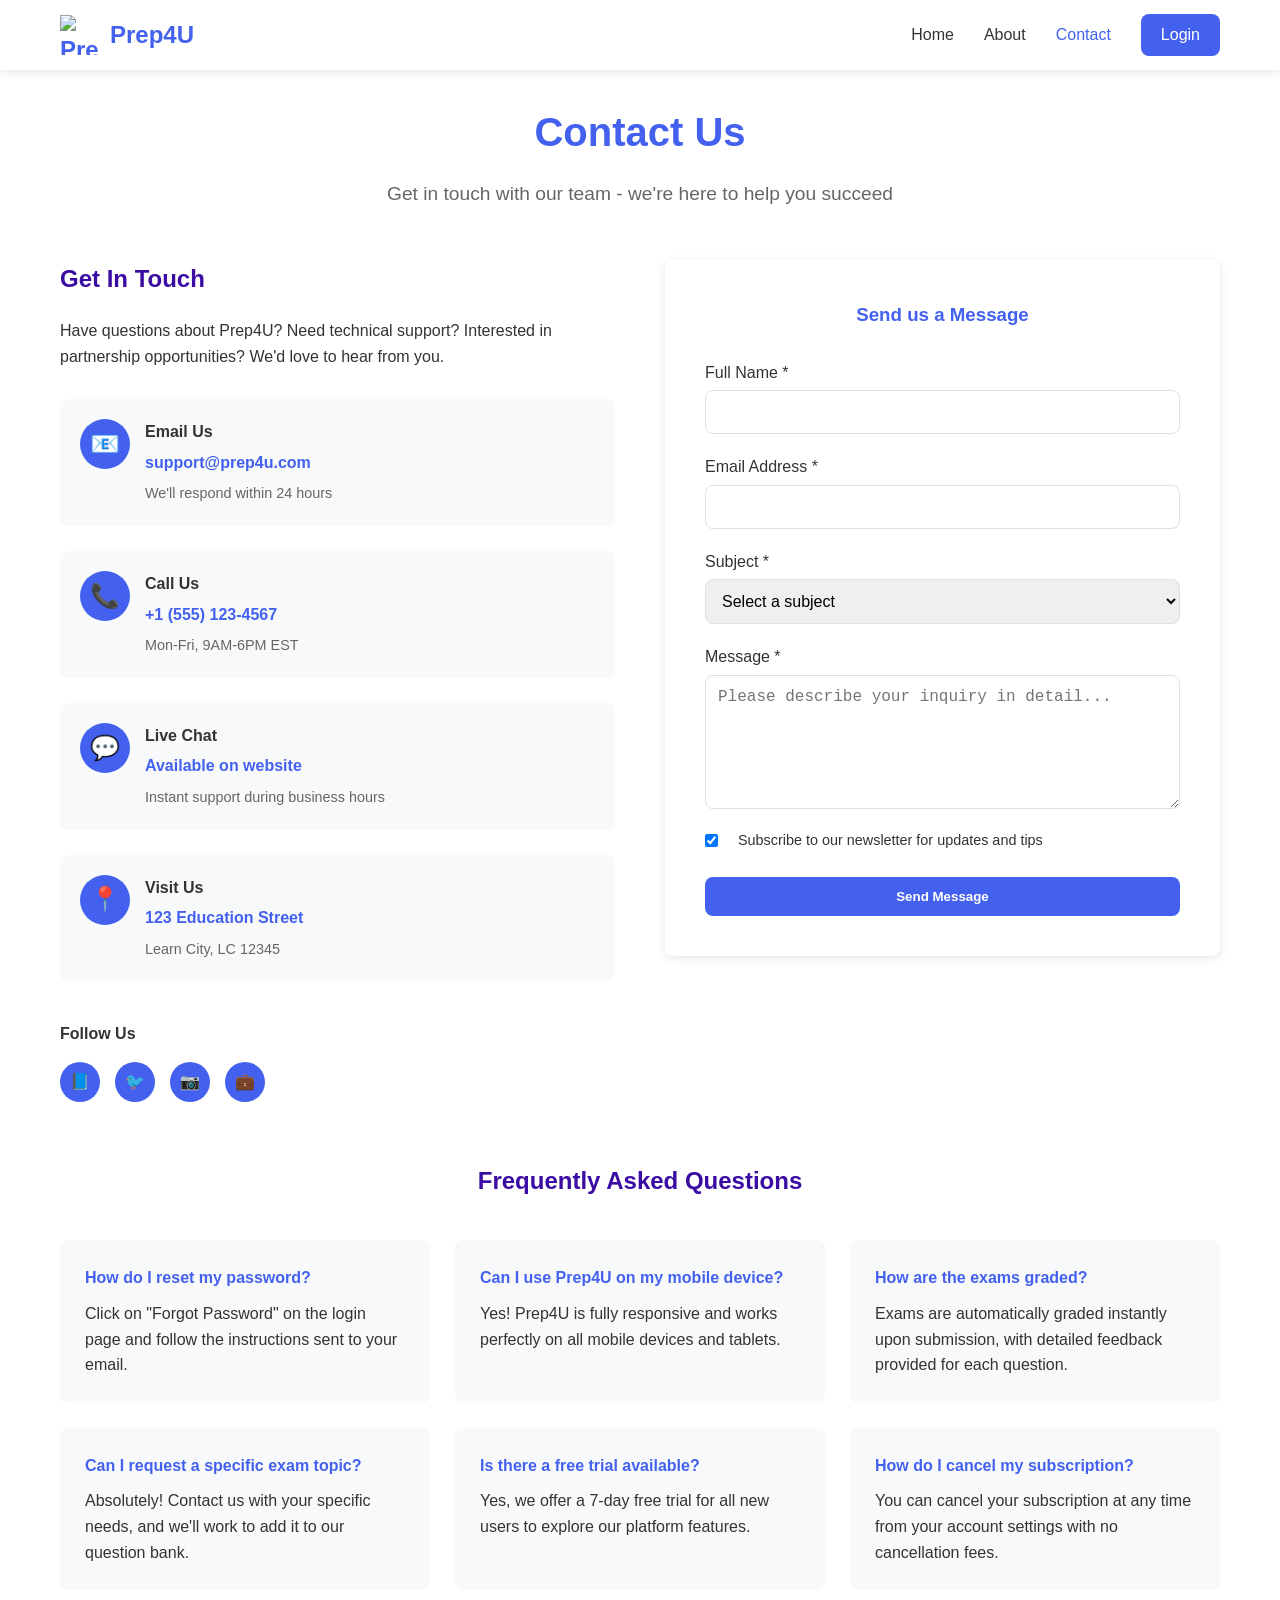
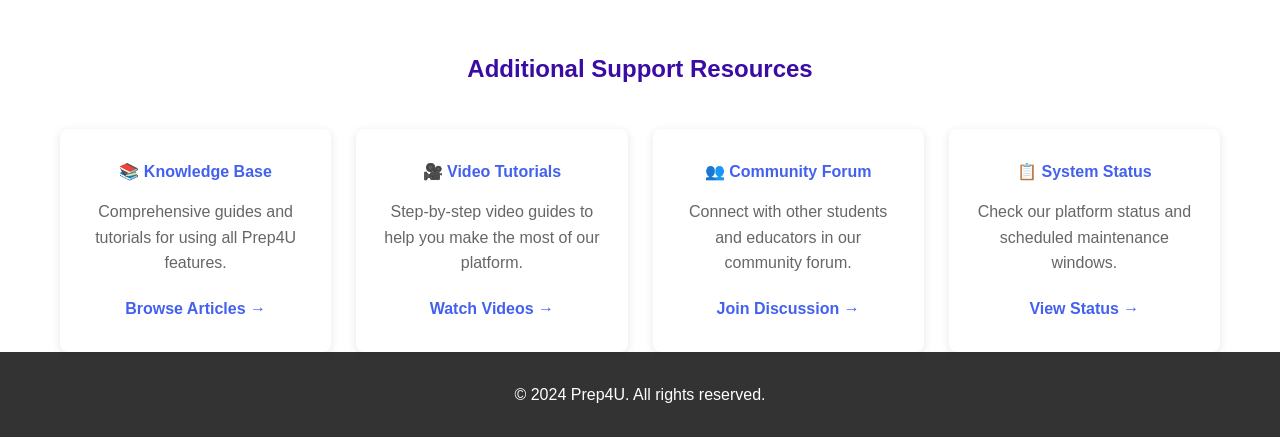
==== Prep4U/contact.html @ 09ac338a "Resolved merge conflicts" ====
<!DOCTYPE html>
<html lang="en">
<head>
    <meta charset="UTF-8">
    <meta name="viewport" content="width=device-width, initial-scale=1.0">
    <title>Contact - Prep4U</title>
    <link rel="stylesheet" href="css/style.css">
</head>
<body>
    <nav class="navbar">
        <div class="nav-container">
            <div class="nav-logo">
                <img src="assets/logo.png" alt="Prep4U Logo" class="logo">
                <span>Prep4U</span>
            </div>
            <div class="nav-menu" id="navMenu">
                <a href="index.html" class="nav-link">Home</a>
                <a href="about.html" class="nav-link">About</a>
                <a href="contact.html" class="nav-link active">Contact</a>
                <a href="login.html" class="nav-link nav-login">Login</a>
            </div>
            <div class="hamburger" id="hamburger">
                <span class="bar"></span>
                <span class="bar"></span>
                <span class="bar"></span>
            </div>
        </div>
    </nav>

    <div class="container">
        <div class="page-header">
            <h1>Contact Us</h1>
            <p>Get in touch with our team - we're here to help you succeed</p>
        </div>

        <div class="contact-content">
            <div class="contact-grid">
                <div class="contact-info">
                    <h2>Get In Touch</h2>
                    <p>Have questions about Prep4U? Need technical support? Interested in partnership opportunities? We'd love to hear from you.</p>
                    
                    <div class="contact-methods">
                        <div class="contact-method">
                            <div class="method-icon">📧</div>
                            <div class="method-info">
                                <h4>Email Us</h4>
                                <p>support@prep4u.com</p>
                                <span>We'll respond within 24 hours</span>
                            </div>
                        </div>
                        
                        <div class="contact-method">
                            <div class="method-icon">📞</div>
                            <div class="method-info">
                                <h4>Call Us</h4>
                                <p>+1 (555) 123-4567</p>
                                <span>Mon-Fri, 9AM-6PM EST</span>
                            </div>
                        </div>
                        
                        <div class="contact-method">
                            <div class="method-icon">💬</div>
                            <div class="method-info">
                                <h4>Live Chat</h4>
                                <p>Available on website</p>
                                <span>Instant support during business hours</span>
                            </div>
                        </div>
                        
                        <div class="contact-method">
                            <div class="method-icon">📍</div>
                            <div class="method-info">
                                <h4>Visit Us</h4>
                                <p>123 Education Street</p>
                                <span>Learn City, LC 12345</span>
                            </div>
                        </div>
                    </div>

                    <div class="social-links">
                        <h4>Follow Us</h4>
                        <div class="social-icons">
                            <a href="#" class="social-link">📘</a>
                            <a href="#" class="social-link">🐦</a>
                            <a href="#" class="social-link">📷</a>
                            <a href="#" class="social-link">💼</a>
                        </div>
                    </div>
                </div>

                <div class="contact-form-container">
                    <div class="contact-form-card">
                        <h3>Send us a Message</h3>
                        <form id="contactForm" class="contact-form">
                            <div class="form-group">
                                <label for="contactName">Full Name *</label>
                                <input type="text" id="contactName" name="name" required>
                            </div>

                            <div class="form-group">
                                <label for="contactEmail">Email Address *</label>
                                <input type="email" id="contactEmail" name="email" required>
                            </div>

                            <div class="form-group">
                                <label for="contactSubject">Subject *</label>
                                <select id="contactSubject" name="subject" required>
                                    <option value="">Select a subject</option>
                                    <option value="technical">Technical Support</option>
                                    <option value="billing">Billing Inquiry</option>
                                    <option value="partnership">Partnership Opportunity</option>
                                    <option value="feedback">Product Feedback</option>
                                    <option value="other">Other</option>
                                </select>
                            </div>

                            <div class="form-group">
                                <label for="contactMessage">Message *</label>
                                <textarea id="contactMessage" name="message" rows="6" placeholder="Please describe your inquiry in detail..." required></textarea>
                            </div>

                            <div class="form-group">
                                <label class="checkbox-label">
                                    <input type="checkbox" name="newsletter" checked>
                                    <span class="checkmark"></span>
                                    Subscribe to our newsletter for updates and tips
                                </label>
                            </div>

                            <button type="submit" class="btn btn-primary btn-full">Send Message</button>
                        </form>
                    </div>
                </div>
            </div>

            <div class="faq-section">
                <h2>Frequently Asked Questions</h2>
                <div class="faq-grid">
                    <div class="faq-item">
                        <h4>How do I reset my password?</h4>
                        <p>Click on "Forgot Password" on the login page and follow the instructions sent to your email.</p>
                    </div>
                    <div class="faq-item">
                        <h4>Can I use Prep4U on my mobile device?</h4>
                        <p>Yes! Prep4U is fully responsive and works perfectly on all mobile devices and tablets.</p>
                    </div>
                    <div class="faq-item">
                        <h4>How are the exams graded?</h4>
                        <p>Exams are automatically graded instantly upon submission, with detailed feedback provided for each question.</p>
                    </div>
                    <div class="faq-item">
                        <h4>Can I request a specific exam topic?</h4>
                        <p>Absolutely! Contact us with your specific needs, and we'll work to add it to our question bank.</p>
                    </div>
                    <div class="faq-item">
                        <h4>Is there a free trial available?</h4>
                        <p>Yes, we offer a 7-day free trial for all new users to explore our platform features.</p>
                    </div>
                    <div class="faq-item">
                        <h4>How do I cancel my subscription?</h4>
                        <p>You can cancel your subscription at any time from your account settings with no cancellation fees.</p>
                    </div>
                </div>
            </div>

            <div class="support-section">
                <h2>Additional Support Resources</h2>
                <div class="support-resources">
                    <div class="resource-card">
                        <h4>📚 Knowledge Base</h4>
                        <p>Comprehensive guides and tutorials for using all Prep4U features.</p>
                        <a href="#" class="resource-link">Browse Articles →</a>
                    </div>
                    <div class="resource-card">
                        <h4>🎥 Video Tutorials</h4>
                        <p>Step-by-step video guides to help you make the most of our platform.</p>
                        <a href="#" class="resource-link">Watch Videos →</a>
                    </div>
                    <div class="resource-card">
                        <h4>👥 Community Forum</h4>
                        <p>Connect with other students and educators in our community forum.</p>
                        <a href="#" class="resource-link">Join Discussion →</a>
                    </div>
                    <div class="resource-card">
                        <h4>📋 System Status</h4>
                        <p>Check our platform status and scheduled maintenance windows.</p>
                        <a href="#" class="resource-link">View Status →</a>
                    </div>
                </div>
            </div>
        </div>
    </div>

    <footer class="footer">
        <div class="container">
            <p>&copy; 2024 Prep4U. All rights reserved.</p>
        </div>
    </footer>

    <script src="js/app.js"></script>
    <script src="js/firebase.js"></script>
    <script src="firebase/firebase-config.js"></script>
</body>
</html>
---- Prep4U/css/style.css ----
/* CSS Variables for Theme */
:root {
    --primary-color: #4361ee;
    --secondary-color: #3a0ca3;
    --accent-color: #4cc9f0;
    --success-color: #4bb543;
    --warning-color: #ff9500;
    --error-color: #ff3b30;
    --text-color: #333;
    --text-light: #666;
    --bg-color: #fff;
    --bg-light: #f8f9fa;
    --border-color: #e0e0e0;
    --shadow: 0 2px 10px rgba(0,0,0,0.1);
    --border-radius: 8px;
}

/* Reset and Base Styles */
* {
    margin: 0;
    padding: 0;
    box-sizing: border-box;
}

body {
    font-family: 'Segoe UI', Tahoma, Geneva, Verdana, sans-serif;
    line-height: 1.6;
    color: var(--text-color);
    background-color: var(--bg-color);
}

.container {
    max-width: 1200px;
    margin: 0 auto;
    padding: 0 20px;
}

/* Navigation Styles */
.navbar {
    background: var(--bg-color);
    box-shadow: var(--shadow);
    position: fixed;
    top: 0;
    width: 100%;
    z-index: 1000;
}

.nav-container {
    max-width: 1200px;
    margin: 0 auto;
    padding: 0 20px;
    display: flex;
    justify-content: space-between;
    align-items: center;
    height: 70px;
}

.nav-logo {
    display: flex;
    align-items: center;
    gap: 10px;
    font-weight: bold;
    font-size: 1.5rem;
    color: var(--primary-color);
}

.logo {
    width: 40px;
    height: 40px;
}

.nav-menu {
    display: flex;
    gap: 30px;
    align-items: center;
}

.nav-link {
    text-decoration: none;
    color: var(--text-color);
    font-weight: 500;
    transition: color 0.3s;
}

.nav-link:hover,
.nav-link.active {
    color: var(--primary-color);
}

.nav-login {
    background: var(--primary-color);
    color: white !important;
    padding: 8px 20px;
    border-radius: var(--border-radius);
}

/* Hamburger Menu */
.hamburger {
    display: none;
    flex-direction: column;
    cursor: pointer;
}

.bar {
    width: 25px;
    height: 3px;
    background: var(--text-color);
    margin: 3px 0;
    transition: 0.3s;
}

/* Hero Section */
.hero {
    background: linear-gradient(135deg, var(--primary-color), var(--secondary-color));
    color: white;
    padding: 150px 0 100px;
    text-align: center;
}

.hero-content h1 {
    font-size: 3rem;
    margin-bottom: 20px;
}

.hero-content p {
    font-size: 1.2rem;
    margin-bottom: 30px;
    opacity: 0.9;
}

.hero-buttons {
    display: flex;
    gap: 15px;
    justify-content: center;
    flex-wrap: wrap;
}

/* Button Styles */
.btn {
    display: inline-block;
    padding: 12px 30px;
    border: none;
    border-radius: var(--border-radius);
    text-decoration: none;
    font-weight: 600;
    cursor: pointer;
    transition: all 0.3s;
    text-align: center;
}

.btn-primary {
    background: var(--primary-color);
    color: white;
}

.btn-primary:hover {
    background: var(--secondary-color);
    transform: translateY(-2px);
}

.btn-secondary {
    background: transparent;
    color: white;
    border: 2px solid white;
}

.btn-secondary:hover {
    background: white;
    color: var(--primary-color);
}

.btn-success {
    background: var(--success-color);
    color: white;
}

.btn-full {
    width: 100%;
}

/* Features Section */
.features {
    padding: 100px 0;
    background: var(--bg-light);
}

.features h2 {
    text-align: center;
    margin-bottom: 50px;
    font-size: 2.5rem;
}

.features-grid {
    display: grid;
    grid-template-columns: repeat(auto-fit, minmax(300px, 1fr));
    gap: 30px;
}

.feature-card {
    background: var(--bg-color);
    padding: 40px 30px;
    border-radius: var(--border-radius);
    text-align: center;
    box-shadow: var(--shadow);
    transition: transform 0.3s;
}

.feature-card:hover {
    transform: translateY(-5px);
}

.feature-icon {
    font-size: 3rem;
    margin-bottom: 20px;
}

/* Auth Styles */
.auth-container {
    min-height: 100vh;
    display: flex;
    align-items: center;
    justify-content: center;
    background: var(--bg-light);
    padding: 100px 20px;
}

.auth-card {
    background: var(--bg-color);
    padding: 40px;
    border-radius: var(--border-radius);
    box-shadow: var(--shadow);
    width: 100%;
    max-width: 400px;
}

.auth-card h2 {
    text-align: center;
    margin-bottom: 30px;
    color: var(--primary-color);
}

.auth-form {
    display: flex;
    flex-direction: column;
    gap: 20px;
}

.form-group {
    display: flex;
    flex-direction: column;
}

.form-group label {
    margin-bottom: 5px;
    font-weight: 500;
}

.form-group input,
.form-group select,
.form-group textarea {
    padding: 12px;
    border: 1px solid var(--border-color);
    border-radius: var(--border-radius);
    font-size: 1rem;
}

.form-group input:focus,
.form-group select:focus,
.form-group textarea:focus {
    outline: none;
    border-color: var(--primary-color);
}

.auth-switch {
    text-align: center;
    margin-top: 20px;
}

.auth-switch a {
    color: var(--primary-color);
    text-decoration: none;
}

/* Dashboard Styles */
.dashboard-header {
    padding: 100px 0 30px;
}

.dashboard-header h1 {
    margin-bottom: 10px;
}

.stats-grid {
    display: grid;
    grid-template-columns: repeat(auto-fit, minmax(200px, 1fr));
    gap: 20px;
    margin-bottom: 40px;
}

.stat-card {
    background: var(--bg-color);
    padding: 30px;
    border-radius: var(--border-radius);
    box-shadow: var(--shadow);
    text-align: center;
}

.stat-number {
    font-size: 2.5rem;
    font-weight: bold;
    color: var(--primary-color);
}

.dashboard-section {
    margin-bottom: 40px;
}

.dashboard-section h2 {
    margin-bottom: 20px;
}

/* Exam Styles */
.exam-timer {
    background: var(--warning-color);
    color: white;
    padding: 8px 15px;
    border-radius: var(--border-radius);
    font-weight: bold;
}

.exam-header {
    padding: 100px 0 30px;
}

.exam-info {
    display: flex;
    gap: 20px;
    margin-top: 10px;
}

.exam-container {
    display: grid;
    grid-template-columns: 250px 1fr;
    gap: 30px;
}

.question-navigation {
    background: var(--bg-light);
    padding: 20px;
    border-radius: var(--border-radius);
    height: fit-content;
}

.question-card {
    background: var(--bg-color);
    padding: 30px;
    border-radius: var(--border-radius);
    box-shadow: var(--shadow);
    margin-bottom: 20px;
}

.exam-actions {
    display: flex;
    gap: 15px;
    justify-content: space-between;
}

/* Results Styles */
.results-summary {
    display: grid;
    grid-template-columns: 300px 1fr;
    gap: 40px;
    margin-bottom: 40px;
}

.score-card {
    background: var(--bg-color);
    padding: 30px;
    border-radius: var(--border-radius);
    box-shadow: var(--shadow);
    text-align: center;
}

.score-circle {
    width: 150px;
    height: 150px;
    border-radius: 50%;
    background: conic-gradient(var(--primary-color) 0% 75%, var(--bg-light) 75% 100%);
    display: flex;
    align-items: center;
    justify-content: center;
    margin: 20px auto;
    color: white;
    font-size: 1.5rem;
    font-weight: bold;
}

.progress-bar {
    background: var(--bg-light);
    border-radius: 10px;
    height: 10px;
    margin: 10px 0;
    overflow: hidden;
}

.progress-fill {
    background: var(--primary-color);
    height: 100%;
    transition: width 0.3s;
}

/* Utility Classes */
.hidden {
    display: none !important;
}

.loading {
    text-align: center;
    padding: 40px;
    color: var(--text-light);
}

/* Footer */
.footer {
    background: var(--text-color);
    color: white;
    text-align: center;
    padding: 30px 0;
}

/* Responsive Design */
@media (max-width: 768px) {
    .hamburger {
        display: flex;
    }

    .nav-menu {
        position: fixed;
        top: 70px;
        left: -100%;
        width: 100%;
        background: var(--bg-color);
        flex-direction: column;
        gap: 0;
        transition: 0.3s;
        box-shadow: var(--shadow);
    }

    .nav-menu.active {
        left: 0;
    }

    .nav-link {
        padding: 15px 20px;
        width: 100%;
        border-bottom: 1px solid var(--border-color);
    }

    .hero-content h1 {
        font-size: 2rem;
    }

    .exam-container {
        grid-template-columns: 1fr;
    }

    .results-summary {
        grid-template-columns: 1fr;
    }

    .hero-buttons {
        flex-direction: column;
        align-items: center;
    }

    .exam-actions {
        flex-direction: column;
    }
}

@media (max-width: 480px) {
    .container {
        padding: 0 15px;
    }

    .auth-card {
        padding: 30px 20px;
    }

    .feature-card {
        padding: 30px 20px;
    }

    .stats-grid {
        grid-template-columns: 1fr;
    }
}

/* About Page Styles */
.page-header {
    padding: 100px 0 50px;
    text-align: center;
}

.page-header h1 {
    font-size: 2.5rem;
    margin-bottom: 15px;
    color: var(--primary-color);
}

.page-header p {
    font-size: 1.2rem;
    color: var(--text-light);
}

.about-content {
    max-width: 1000px;
    margin: 0 auto;
}

.about-section {
    margin-bottom: 60px;
}

.about-section h2 {
    margin-bottom: 20px;
    color: var(--secondary-color);
}

.features-list {
    display: grid;
    gap: 20px;
}

.feature-item {
    background: var(--bg-light);
    padding: 20px;
    border-radius: var(--border-radius);
    border-left: 4px solid var(--primary-color);
}

.feature-item h4 {
    margin-bottom: 10px;
    color: var(--text-color);
}

.institution-list {
    list-style: none;
    padding-left: 0;
}

.institution-list li {
    padding: 10px 0;
    padding-left: 30px;
    position: relative;
}

.institution-list li:before {
    content: "✓";
    color: var(--success-color);
    position: absolute;
    left: 0;
    font-weight: bold;
}

.stats-section .stats-grid {
    grid-template-columns: repeat(auto-fit, minmax(150px, 1fr));
}

.cta-section {
    text-align: center;
    background: linear-gradient(135deg, var(--primary-color), var(--secondary-color));
    color: white;
    padding: 60px 40px;
    border-radius: var(--border-radius);
    margin: 80px 0 40px;
}

.cta-section h2 {
    color: white;
    margin-bottom: 15px;
}

.cta-section p {
    margin-bottom: 30px;
    opacity: 0.9;
}

.cta-buttons {
    display: flex;
    gap: 15px;
    justify-content: center;
    flex-wrap: wrap;
}

/* Contact Page Styles */
.contact-grid {
    display: grid;
    grid-template-columns: 1fr 1fr;
    gap: 50px;
    margin-bottom: 60px;
}

.contact-info h2 {
    margin-bottom: 20px;
    color: var(--secondary-color);
}

.contact-methods {
    margin: 30px 0;
}

.contact-method {
    display: flex;
    align-items: flex-start;
    gap: 15px;
    margin-bottom: 25px;
    padding: 20px;
    background: var(--bg-light);
    border-radius: var(--border-radius);
}

.method-icon {
    font-size: 1.5rem;
    background: var(--primary-color);
    color: white;
    width: 50px;
    height: 50px;
    border-radius: 50%;
    display: flex;
    align-items: center;
    justify-content: center;
}

.method-info h4 {
    margin-bottom: 5px;
    color: var(--text-color);
}

.method-info p {
    font-weight: 600;
    color: var(--primary-color);
    margin-bottom: 5px;
}

.method-info span {
    font-size: 0.9rem;
    color: var(--text-light);
}

.social-links {
    margin-top: 40px;
}

.social-links h4 {
    margin-bottom: 15px;
}

.social-icons {
    display: flex;
    gap: 15px;
}

.social-link {
    display: inline-block;
    width: 40px;
    height: 40px;
    background: var(--primary-color);
    color: white;
    border-radius: 50%;
    text-decoration: none;
    display: flex;
    align-items: center;
    justify-content: center;
    transition: all 0.3s;
}

.social-link:hover {
    background: var(--secondary-color);
    transform: translateY(-2px);
}

.contact-form-card {
    background: var(--bg-color);
    padding: 40px;
    border-radius: var(--border-radius);
    box-shadow: var(--shadow);
}

.contact-form-card h3 {
    margin-bottom: 30px;
    color: var(--primary-color);
    text-align: center;
}

.contact-form {
    display: flex;
    flex-direction: column;
    gap: 20px;
}

.checkbox-label {
    display: flex;
    align-items: center;
    gap: 10px;
    cursor: pointer;
    font-size: 0.9rem;
}

.checkbox-label input[type="checkbox"] {
    width: auto;
}

/* FAQ Section */
.faq-section {
    margin-bottom: 60px;
}

.faq-section h2 {
    text-align: center;
    margin-bottom: 40px;
    color: var(--secondary-color);
}

.faq-grid {
    display: grid;
    grid-template-columns: repeat(auto-fit, minmax(350px, 1fr));
    gap: 25px;
}

.faq-item {
    background: var(--bg-light);
    padding: 25px;
    border-radius: var(--border-radius);
}

.faq-item h4 {
    margin-bottom: 10px;
    color: var(--primary-color);
}

/* Support Resources */
.support-section h2 {
    text-align: center;
    margin-bottom: 40px;
    color: var(--secondary-color);
}

.support-resources {
    display: grid;
    grid-template-columns: repeat(auto-fit, minmax(250px, 1fr));
    gap: 25px;
}

.resource-card {
    background: var(--bg-color);
    padding: 30px 25px;
    border-radius: var(--border-radius);
    box-shadow: var(--shadow);
    text-align: center;
    transition: transform 0.3s;
}

.resource-card:hover {
    transform: translateY(-5px);
}

.resource-card h4 {
    margin-bottom: 15px;
    color: var(--primary-color);
}

.resource-card p {
    margin-bottom: 20px;
    color: var(--text-light);
}

.resource-link {
    color: var(--primary-color);
    text-decoration: none;
    font-weight: 600;
    transition: color 0.3s;
}

.resource-link:hover {
    color: var(--secondary-color);
}

/* Responsive Design for About & Contact */
@media (max-width: 768px) {
    .contact-grid {
        grid-template-columns: 1fr;
        gap: 30px;
    }
    
    .faq-grid {
        grid-template-columns: 1fr;
    }
    
    .support-resources {
        grid-template-columns: 1fr;
    }
    
    .contact-method {
        flex-direction: column;
        text-align: center;
    }
    
    .method-icon {
        align-self: center;
    }
    
    .cta-buttons {
        flex-direction: column;
        align-items: center;
    }
    
    .cta-section {
        padding: 40px 20px;
    }
}

@media (max-width: 480px) {
    .contact-form-card {
        padding: 30px 20px;
    }
    
    .contact-method {
        padding: 15px;
    }
    
    .resource-card {
        padding: 25px 20px;
    }
}
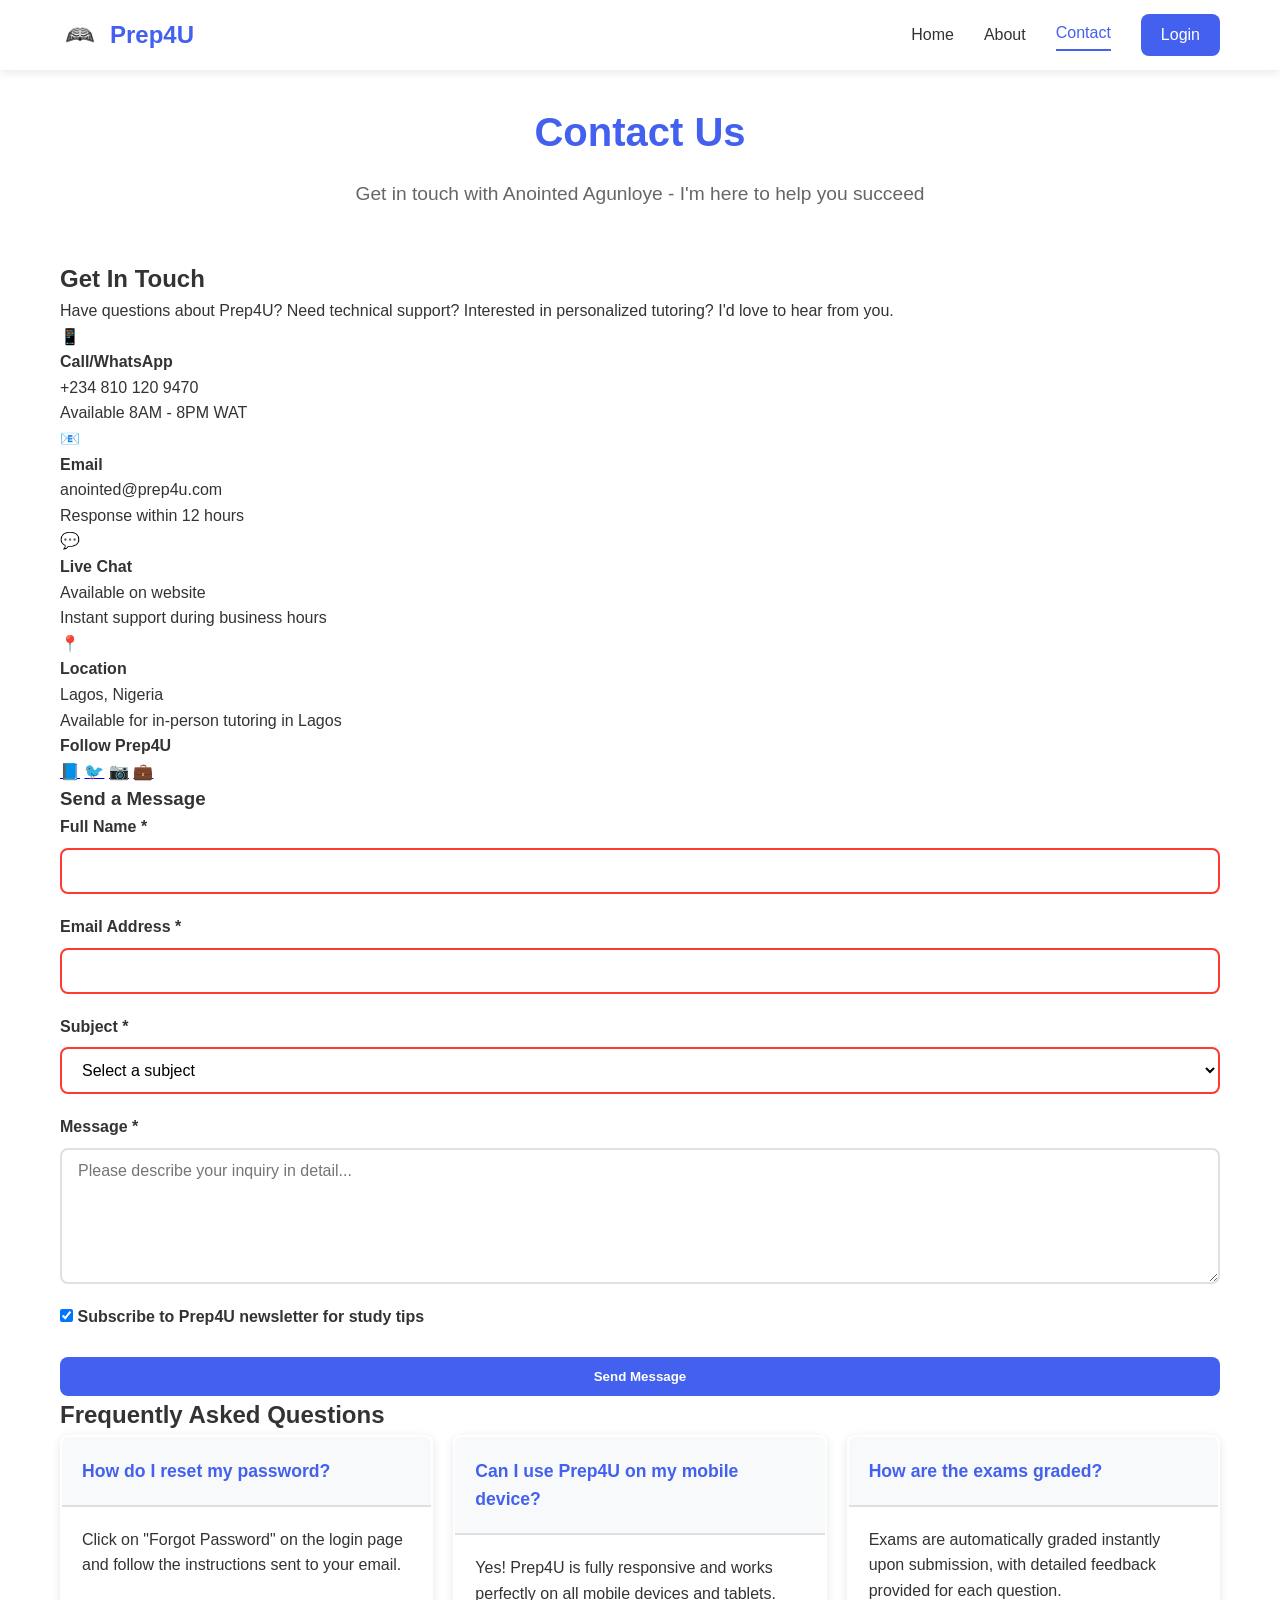
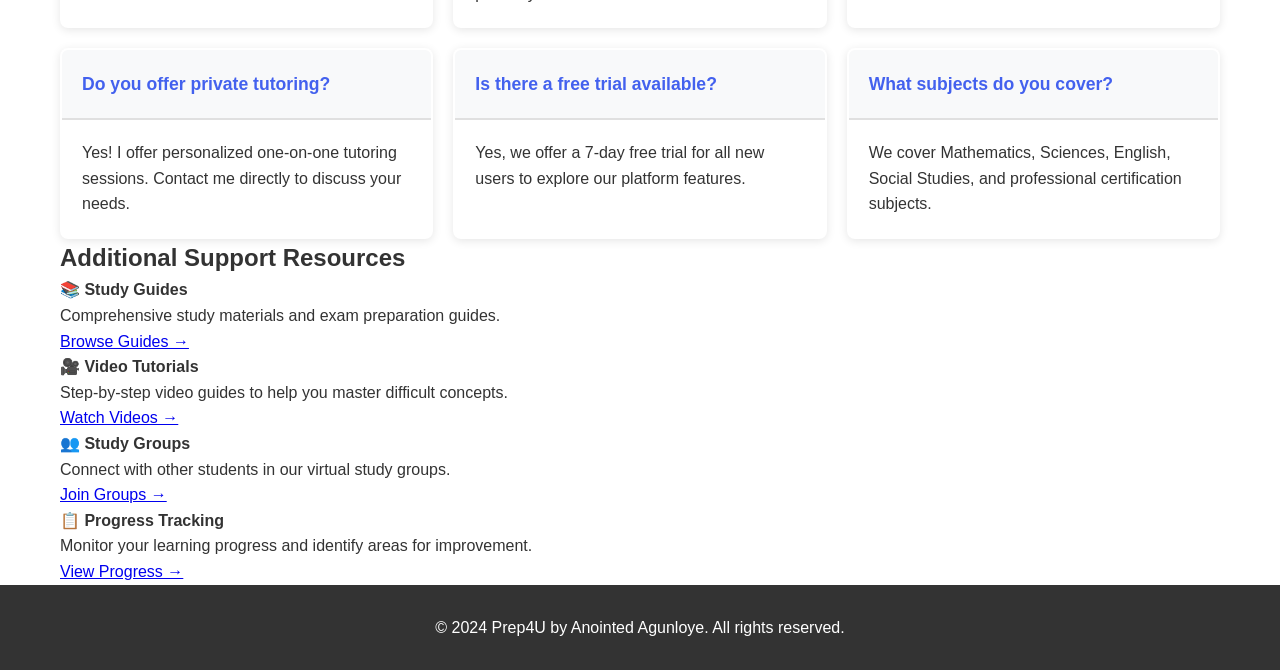
==== commit bbd78ea6: "update" ====
--- a/Prep4U/contact.html
+++ b/Prep4U/contact.html
@@ -30,31 +30,31 @@
     <div class="container">
         <div class="page-header">
             <h1>Contact Us</h1>
-            <p>Get in touch with our team - we're here to help you succeed</p>
+            <p>Get in touch with Anointed Agunloye - I'm here to help you succeed</p>
         </div>
 
         <div class="contact-content">
             <div class="contact-grid">
                 <div class="contact-info">
                     <h2>Get In Touch</h2>
-                    <p>Have questions about Prep4U? Need technical support? Interested in partnership opportunities? We'd love to hear from you.</p>
+                    <p>Have questions about Prep4U? Need technical support? Interested in personalized tutoring? I'd love to hear from you.</p>
                     
                     <div class="contact-methods">
                         <div class="contact-method">
+                            <div class="method-icon">📱</div>
+                            <div class="method-info">
+                                <h4>Call/WhatsApp</h4>
+                                <p>+234 810 120 9470</p>
+                                <span>Available 8AM - 8PM WAT</span>
+                            </div>
+                        </div>
+                        
+                        <div class="contact-method">
                             <div class="method-icon">📧</div>
                             <div class="method-info">
-                                <h4>Email Us</h4>
-                                <p>support@prep4u.com</p>
-                                <span>We'll respond within 24 hours</span>
-                            </div>
-                        </div>
-                        
-                        <div class="contact-method">
-                            <div class="method-icon">📞</div>
-                            <div class="method-info">
-                                <h4>Call Us</h4>
-                                <p>+1 (555) 123-4567</p>
-                                <span>Mon-Fri, 9AM-6PM EST</span>
+                                <h4>Email</h4>
+                                <p>anointed@prep4u.com</p>
+                                <span>Response within 12 hours</span>
                             </div>
                         </div>
                         
@@ -70,15 +70,15 @@
                         <div class="contact-method">
                             <div class="method-icon">📍</div>
                             <div class="method-info">
-                                <h4>Visit Us</h4>
-                                <p>123 Education Street</p>
-                                <span>Learn City, LC 12345</span>
+                                <h4>Location</h4>
+                                <p>Lagos, Nigeria</p>
+                                <span>Available for in-person tutoring in Lagos</span>
                             </div>
                         </div>
                     </div>
 
                     <div class="social-links">
-                        <h4>Follow Us</h4>
+                        <h4>Follow Prep4U</h4>
                         <div class="social-icons">
                             <a href="#" class="social-link">📘</a>
                             <a href="#" class="social-link">🐦</a>
@@ -90,7 +90,7 @@
 
                 <div class="contact-form-container">
                     <div class="contact-form-card">
-                        <h3>Send us a Message</h3>
+                        <h3>Send a Message</h3>
                         <form id="contactForm" class="contact-form">
                             <div class="form-group">
                                 <label for="contactName">Full Name *</label>
@@ -107,9 +107,9 @@
                                 <select id="contactSubject" name="subject" required>
                                     <option value="">Select a subject</option>
                                     <option value="technical">Technical Support</option>
-                                    <option value="billing">Billing Inquiry</option>
-                                    <option value="partnership">Partnership Opportunity</option>
-                                    <option value="feedback">Product Feedback</option>
+                                    <option value="tutoring">Private Tutoring</option>
+                                    <option value="feedback">Platform Feedback</option>
+                                    <option value="partnership">Partnership</option>
                                     <option value="other">Other</option>
                                 </select>
                             </div>
@@ -123,7 +123,7 @@
                                 <label class="checkbox-label">
                                     <input type="checkbox" name="newsletter" checked>
                                     <span class="checkmark"></span>
-                                    Subscribe to our newsletter for updates and tips
+                                    Subscribe to Prep4U newsletter for study tips
                                 </label>
                             </div>
 
@@ -149,16 +149,16 @@
                         <p>Exams are automatically graded instantly upon submission, with detailed feedback provided for each question.</p>
                     </div>
                     <div class="faq-item">
-                        <h4>Can I request a specific exam topic?</h4>
-                        <p>Absolutely! Contact us with your specific needs, and we'll work to add it to our question bank.</p>
+                        <h4>Do you offer private tutoring?</h4>
+                        <p>Yes! I offer personalized one-on-one tutoring sessions. Contact me directly to discuss your needs.</p>
                     </div>
                     <div class="faq-item">
                         <h4>Is there a free trial available?</h4>
                         <p>Yes, we offer a 7-day free trial for all new users to explore our platform features.</p>
                     </div>
                     <div class="faq-item">
-                        <h4>How do I cancel my subscription?</h4>
-                        <p>You can cancel your subscription at any time from your account settings with no cancellation fees.</p>
+                        <h4>What subjects do you cover?</h4>
+                        <p>We cover Mathematics, Sciences, English, Social Studies, and professional certification subjects.</p>
                     </div>
                 </div>
             </div>
@@ -167,24 +167,24 @@
                 <h2>Additional Support Resources</h2>
                 <div class="support-resources">
                     <div class="resource-card">
-                        <h4>📚 Knowledge Base</h4>
-                        <p>Comprehensive guides and tutorials for using all Prep4U features.</p>
-                        <a href="#" class="resource-link">Browse Articles →</a>
+                        <h4>📚 Study Guides</h4>
+                        <p>Comprehensive study materials and exam preparation guides.</p>
+                        <a href="#" class="resource-link">Browse Guides →</a>
                     </div>
                     <div class="resource-card">
                         <h4>🎥 Video Tutorials</h4>
-                        <p>Step-by-step video guides to help you make the most of our platform.</p>
+                        <p>Step-by-step video guides to help you master difficult concepts.</p>
                         <a href="#" class="resource-link">Watch Videos →</a>
                     </div>
                     <div class="resource-card">
-                        <h4>👥 Community Forum</h4>
-                        <p>Connect with other students and educators in our community forum.</p>
-                        <a href="#" class="resource-link">Join Discussion →</a>
-                    </div>
-                    <div class="resource-card">
-                        <h4>📋 System Status</h4>
-                        <p>Check our platform status and scheduled maintenance windows.</p>
-                        <a href="#" class="resource-link">View Status →</a>
+                        <h4>👥 Study Groups</h4>
+                        <p>Connect with other students in our virtual study groups.</p>
+                        <a href="#" class="resource-link">Join Groups →</a>
+                    </div>
+                    <div class="resource-card">
+                        <h4>📋 Progress Tracking</h4>
+                        <p>Monitor your learning progress and identify areas for improvement.</p>
+                        <a href="#" class="resource-link">View Progress →</a>
                     </div>
                 </div>
             </div>
@@ -193,7 +193,7 @@
 
     <footer class="footer">
         <div class="container">
-            <p>&copy; 2024 Prep4U. All rights reserved.</p>
+            <p>&copy; 2024 Prep4U by Anointed Agunloye. All rights reserved.</p>
         </div>
     </footer>
 
--- a/Prep4U/css/style.css
+++ b/Prep4U/css/style.css
@@ -12,6 +12,7 @@
     --bg-light: #f8f9fa;
     --border-color: #e0e0e0;
     --shadow: 0 2px 10px rgba(0,0,0,0.1);
+    --shadow-lg: 0 10px 30px rgba(0,0,0,0.15);
     --border-radius: 8px;
 }
 
@@ -27,6 +28,7 @@
     line-height: 1.6;
     color: var(--text-color);
     background-color: var(--bg-color);
+    min-height: 100vh;
 }
 
 .container {
@@ -35,7 +37,114 @@
     padding: 0 20px;
 }
 
-/* Navigation Styles */
+/* Enhanced Animations */
+@keyframes fadeInUp {
+    from {
+        opacity: 0;
+        transform: translateY(30px);
+    }
+    to {
+        opacity: 1;
+        transform: translateY(0);
+    }
+}
+
+@keyframes fadeInDown {
+    from {
+        opacity: 0;
+        transform: translateY(-30px);
+    }
+    to {
+        opacity: 1;
+        transform: translateY(0);
+    }
+}
+
+@keyframes slideInLeft {
+    from {
+        opacity: 0;
+        transform: translateX(-50px);
+    }
+    to {
+        opacity: 1;
+        transform: translateX(0);
+    }
+}
+
+@keyframes slideInRight {
+    from {
+        opacity: 0;
+        transform: translateX(50px);
+    }
+    to {
+        opacity: 1;
+        transform: translateX(0);
+    }
+}
+
+@keyframes slideOutLeft {
+    from {
+        opacity: 1;
+        transform: translateX(0);
+    }
+    to {
+        opacity: 0;
+        transform: translateX(-50px);
+    }
+}
+
+@keyframes slideOutRight {
+    from {
+        opacity: 1;
+        transform: translateX(0);
+    }
+    to {
+        opacity: 0;
+        transform: translateX(50px);
+    }
+}
+
+@keyframes bounce {
+    0%, 20%, 50%, 80%, 100% {
+        transform: translateY(0);
+    }
+    40% {
+        transform: translateY(-10px);
+    }
+    60% {
+        transform: translateY(-5px);
+    }
+}
+
+@keyframes pulse {
+    0% {
+        transform: scale(1);
+    }
+    50% {
+        transform: scale(1.05);
+    }
+    100% {
+        transform: scale(1);
+    }
+}
+
+@keyframes shake {
+    0%, 100% { transform: translateX(0); }
+    25% { transform: translateX(-5px); }
+    75% { transform: translateX(5px); }
+}
+
+@keyframes spin {
+    0% { transform: rotate(0deg); }
+    100% { transform: rotate(360deg); }
+}
+
+@keyframes fadeOut {
+    from { opacity: 1; }
+    to { opacity: 0; }
+}
+
+/* Enhanced Navigation */
 .navbar {
     background: var(--bg-color);
     box-shadow: var(--shadow);
@@ -43,6 +152,7 @@
     top: 0;
     width: 100%;
     z-index: 1000;
+    animation: fadeInDown 0.5s ease;
 }
 
 .nav-container {
@@ -62,29 +172,50 @@
     font-weight: bold;
     font-size: 1.5rem;
     color: var(--primary-color);
+    animation: slideInLeft 0.6s ease;
 }
 
 .logo {
     width: 40px;
     height: 40px;
+    animation: bounce 1s ease;
 }
 
 .nav-menu {
     display: flex;
     gap: 30px;
     align-items: center;
+    animation: slideInRight 0.6s ease;
 }
 
 .nav-link {
     text-decoration: none;
     color: var(--text-color);
     font-weight: 500;
-    transition: color 0.3s;
+    transition: all 0.3s ease;
+    position: relative;
 }
 
 .nav-link:hover,
 .nav-link.active {
     color: var(--primary-color);
+    transform: translateY(-2px);
+}
+
+.nav-link::after {
+    content: '';
+    position: absolute;
+    bottom: -5px;
+    left: 0;
+    width: 0;
+    height: 2px;
+    background: var(--primary-color);
+    transition: width 0.3s ease;
+}
+
+.nav-link:hover::after,
+.nav-link.active::after {
+    width: 100%;
 }
 
 .nav-login {
@@ -92,13 +223,23 @@
     color: white !important;
     padding: 8px 20px;
     border-radius: var(--border-radius);
-}
-
-/* Hamburger Menu */
+    animation: pulse 2s infinite;
+}
+
+.nav-login:hover {
+    background: var(--secondary-color);
+    transform: translateY(-2px);
+    animation: none;
+}
+
+/* Enhanced Hamburger Menu */
 .hamburger {
     display: none;
     flex-direction: column;
     cursor: pointer;
+    padding: 5px;
+    z-index: 1001;
+    transition: all 0.3s ease;
 }
 
 .bar {
@@ -106,7 +247,57 @@
     height: 3px;
     background: var(--text-color);
     margin: 3px 0;
-    transition: 0.3s;
+    transition: all 0.3s ease;
+    transform-origin: center;
+}
+
+.hamburger.active .bar:nth-child(1) {
+    transform: rotate(45deg) translate(6px, 6px);
+}
+
+.hamburger.active .bar:nth-child(2) {
+    opacity: 0;
+}
+
+.hamburger.active .bar:nth-child(3) {
+    transform: rotate(-45deg) translate(6px, -6px);
+}
+
+@media (max-width: 768px) {
+    .hamburger {
+        display: flex;
+    }
+
+    .nav-menu {
+        position: fixed;
+        top: 70px;
+        left: -100%;
+        width: 100%;
+        height: calc(100vh - 70px);
+        background: var(--bg-color);
+        flex-direction: column;
+        gap: 0;
+        transition: all 0.4s ease;
+        box-shadow: var(--shadow);
+        padding: 20px 0;
+    }
+
+    .nav-menu.active {
+        left: 0;
+    }
+
+    .nav-link {
+        padding: 15px 20px;
+        width: 100%;
+        border-bottom: 1px solid var(--border-color);
+        text-align: center;
+        transition: all 0.3s ease;
+    }
+
+    .nav-link:hover {
+        background: var(--bg-light);
+        transform: translateX(10px);
+    }
 }
 
 /* Hero Section */
@@ -115,17 +306,20 @@
     color: white;
     padding: 150px 0 100px;
     text-align: center;
+    animation: fadeInUp 0.8s ease;
 }
 
 .hero-content h1 {
     font-size: 3rem;
     margin-bottom: 20px;
+    animation: fadeInUp 1s ease 0.2s both;
 }
 
 .hero-content p {
     font-size: 1.2rem;
     margin-bottom: 30px;
     opacity: 0.9;
+    animation: fadeInUp 1s ease 0.4s both;
 }
 
 .hero-buttons {
@@ -133,6 +327,7 @@
     gap: 15px;
     justify-content: center;
     flex-wrap: wrap;
+    animation: fadeInUp 1s ease 0.6s both;
 }
 
 /* Button Styles */
@@ -144,8 +339,37 @@
     text-decoration: none;
     font-weight: 600;
     cursor: pointer;
-    transition: all 0.3s;
+    transition: all 0.3s ease;
     text-align: center;
+    position: relative;
+    overflow: hidden;
+}
+
+.btn:hover {
+    transform: translateY(-2px);
+    box-shadow: var(--shadow-lg);
+}
+
+.btn:active {
+    transform: translateY(0);
+}
+
+.btn::after {
+    content: '';
+    position: absolute;
+    top: 50%;
+    left: 50%;
+    width: 0;
+    height: 0;
+    background: rgba(255,255,255,0.3);
+    border-radius: 50%;
+    transform: translate(-50%, -50%);
+    transition: width 0.3s, height 0.3s;
+}
+
+.btn:active::after {
+    width: 100px;
+    height: 100px;
 }
 
 .btn-primary {
@@ -155,7 +379,6 @@
 
 .btn-primary:hover {
     background: var(--secondary-color);
-    transform: translateY(-2px);
 }
 
 .btn-secondary {
@@ -174,47 +397,27 @@
     color: white;
 }
 
+.btn-outline {
+    background: transparent;
+    color: var(--primary-color);
+    border: 2px solid var(--primary-color);
+}
+
+.btn-outline:hover {
+    background: var(--primary-color);
+    color: white;
+}
+
+.btn-sm {
+    padding: 8px 16px;
+    font-size: 0.9rem;
+}
+
 .btn-full {
     width: 100%;
 }
 
-/* Features Section */
-.features {
-    padding: 100px 0;
-    background: var(--bg-light);
-}
-
-.features h2 {
-    text-align: center;
-    margin-bottom: 50px;
-    font-size: 2.5rem;
-}
-
-.features-grid {
-    display: grid;
-    grid-template-columns: repeat(auto-fit, minmax(300px, 1fr));
-    gap: 30px;
-}
-
-.feature-card {
-    background: var(--bg-color);
-    padding: 40px 30px;
-    border-radius: var(--border-radius);
-    text-align: center;
-    box-shadow: var(--shadow);
-    transition: transform 0.3s;
-}
-
-.feature-card:hover {
-    transform: translateY(-5px);
-}
-
-.feature-icon {
-    font-size: 3rem;
-    margin-bottom: 20px;
-}
-
-/* Auth Styles */
+/* Auth Styles - Fixed Size */
 .auth-container {
     min-height: 100vh;
     display: flex;
@@ -231,6 +434,7 @@
     box-shadow: var(--shadow);
     width: 100%;
     max-width: 400px;
+    animation: fadeInUp 0.6s ease;
 }
 
 .auth-card h2 {
@@ -251,17 +455,21 @@
 }
 
 .form-group label {
-    margin-bottom: 5px;
-    font-weight: 500;
+    margin-bottom: 8px;
+    font-weight: 600;
+    color: var(--text-color);
 }
 
 .form-group input,
 .form-group select,
 .form-group textarea {
-    padding: 12px;
-    border: 1px solid var(--border-color);
+    padding: 12px 16px;
+    border: 2px solid var(--border-color);
     border-radius: var(--border-radius);
     font-size: 1rem;
+    transition: all 0.3s ease;
+    background: var(--bg-color);
+    font-family: inherit;
 }
 
 .form-group input:focus,
@@ -269,6 +477,8 @@
 .form-group textarea:focus {
     outline: none;
     border-color: var(--primary-color);
+    transform: translateY(-2px);
+    box-shadow: 0 5px 15px rgba(67, 97, 238, 0.2);
 }
 
 .auth-switch {
@@ -279,11 +489,482 @@
 .auth-switch a {
     color: var(--primary-color);
     text-decoration: none;
+    font-weight: 600;
+}
+
+.auth-switch a:hover {
+    text-decoration: underline;
+}
+
+/* Enhanced Upload System Styles */
+.upload-tabs {
+    display: flex;
+    gap: 10px;
+    margin-bottom: 30px;
+    border-bottom: 2px solid var(--border-color);
+    animation: fadeInUp 0.6s ease;
+}
+
+.tab-btn {
+    background: none;
+    border: none;
+    padding: 12px 24px;
+    cursor: pointer;
+    border-bottom: 3px solid transparent;
+    transition: all 0.3s ease;
+    font-weight: 600;
+    color: var(--text-light);
+    font-family: inherit;
+    font-size: 1rem;
+}
+
+.tab-btn.active {
+    color: var(--primary-color);
+    border-bottom-color: var(--primary-color);
+    transform: translateY(-1px);
+}
+
+.tab-btn:hover:not(.active) {
+    color: var(--primary-color);
+    transform: translateY(-2px);
+}
+
+.tab-content {
+    display: none;
+    animation: fadeInUp 0.6s ease;
+}
+
+.tab-content.active {
+    display: block;
+}
+
+.upload-card {
+    background: var(--bg-color);
+    padding: 40px;
+    border-radius: var(--border-radius);
+    box-shadow: var(--shadow);
+    margin-bottom: 30px;
+    transition: all 0.3s ease;
+}
+
+.upload-card:hover {
+    box-shadow: var(--shadow-lg);
+    transform: translateY(-2px);
+}
+
+.form-row {
+    display: grid;
+    grid-template-columns: repeat(auto-fit, minmax(250px, 1fr));
+    gap: 20px;
+}
+
+.form-group {
+    display: flex;
+    flex-direction: column;
+    margin-bottom: 20px;
+}
+
+.form-group label {
+    margin-bottom: 8px;
+    font-weight: 600;
+    color: var(--text-color);
+}
+
+.form-group input,
+.form-group select,
+.form-group textarea {
+    padding: 12px 16px;
+    border: 2px solid var(--border-color);
+    border-radius: var(--border-radius);
+    font-size: 1rem;
+    transition: all 0.3s ease;
+    background: var(--bg-color);
+    font-family: inherit;
+}
+
+.form-group input:focus,
+.form-group select:focus,
+.form-group textarea:focus {
+    outline: none;
+    border-color: var(--primary-color);
+    transform: translateY(-2px);
+    box-shadow: 0 5px 15px rgba(67, 97, 238, 0.2);
+}
+
+.options-section {
+    background: var(--bg-light);
+    padding: 20px;
+    border-radius: var(--border-radius);
+    margin-bottom: 20px;
+    animation: fadeInUp 0.4s ease;
+}
+
+.options-header {
+    display: flex;
+    justify-content: space-between;
+    align-items: center;
+    margin-bottom: 15px;
+}
+
+.options-grid {
+    display: flex;
+    flex-direction: column;
+    gap: 15px;
+}
+
+.option-item {
+    display: flex;
+    align-items: center;
+    gap: 15px;
+    padding: 15px;
+    background: var(--bg-color);
+    border-radius: var(--border-radius);
+    border: 2px solid transparent;
+    transition: all 0.3s ease;
+    animation: fadeInUp 0.3s ease;
+}
+
+.option-item:hover {
+    border-color: var(--primary-color);
+    transform: translateX(5px);
+}
+
+.option-item input[type="text"] {
+    flex: 1;
+    margin: 0;
+}
+
+.radio-label {
+    display: flex;
+    align-items: center;
+    gap: 8px;
+    cursor: pointer;
+    font-size: 0.9rem;
+    white-space: nowrap;
+}
+
+.radio-custom {
+    width: 18px;
+    height: 18px;
+    border: 2px solid var(--border-color);
+    border-radius: 50%;
+    display: inline-block;
+    position: relative;
+    transition: all 0.3s ease;
+}
+
+.radio-label input[type="radio"] {
+    display: none;
+}
+
+.radio-label input[type="radio"]:checked + .radio-custom {
+    border-color: var(--primary-color);
+    background: var(--primary-color);
+}
+
+.radio-label input[type="radio"]:checked + .radio-custom::after {
+    content: '';
+    width: 8px;
+    height: 8px;
+    background: white;
+    border-radius: 50%;
+    position: absolute;
+    top: 50%;
+    left: 50%;
+    transform: translate(-50%, -50%);
+}
+
+.btn-remove-option {
+    background: var(--error-color);
+    color: white;
+    border: none;
+    width: 30px;
+    height: 30px;
+    border-radius: 50%;
+    cursor: pointer;
+    transition: all 0.3s ease;
+    display: flex;
+    align-items: center;
+    justify-content: center;
+    font-family: inherit;
+}
+
+.btn-remove-option:hover:not(:disabled) {
+    background: #d32f2f;
+    transform: scale(1.1);
+}
+
+.btn-remove-option:disabled {
+    background: var(--border-color);
+    cursor: not-allowed;
+    opacity: 0.5;
+}
+
+/* Bulk Upload Styles */
+.bulk-upload-info {
+    animation: fadeInUp 0.6s ease;
+}
+
+.upload-zone {
+    border: 3px dashed var(--border-color);
+    border-radius: var(--border-radius);
+    padding: 40px;
+    text-align: center;
+    transition: all 0.3s ease;
+    margin: 20px 0;
+    cursor: pointer;
+}
+
+.upload-zone:hover,
+.upload-zone.dragover {
+    border-color: var(--primary-color);
+    background: rgba(67, 97, 238, 0.05);
+    transform: scale(1.02);
+}
+
+.upload-icon {
+    font-size: 3rem;
+    margin-bottom: 15px;
+    animation: bounce 2s infinite;
+}
+
+.upload-progress {
+    animation: fadeInUp 0.4s ease;
+}
+
+.progress-bar {
+    background: var(--bg-light);
+    border-radius: 10px;
+    height: 10px;
+    margin: 20px 0;
+    overflow: hidden;
+}
+
+.progress-fill {
+    background: linear-gradient(90deg, var(--primary-color), var(--accent-color));
+    height: 100%;
+    transition: width 0.3s ease;
+    border-radius: 10px;
+}
+
+/* Paste Questions Styles */
+.paste-questions {
+    animation: fadeInUp 0.6s ease;
+}
+
+.paste-format {
+    background: var(--bg-light);
+    padding: 20px;
+    border-radius: var(--border-radius);
+    margin: 20px 0;
+    animation: fadeInUp 0.4s ease;
+}
+
+.paste-format pre {
+    background: var(--bg-color);
+    padding: 15px;
+    border-radius: var(--border-radius);
+    overflow-x: auto;
+    margin: 10px 0;
+    font-family: 'Courier New', monospace;
+    font-size: 0.9rem;
+}
+
+.char-counter {
+    text-align: right;
+    font-size: 0.9rem;
+    color: var(--text-light);
+    margin-top: 5px;
+}
+
+.preview-section {
+    background: var(--bg-light);
+    padding: 20px;
+    border-radius: var(--border-radius);
+    margin: 20px 0;
+    animation: fadeInUp 0.4s ease;
+}
+
+.preview-questions {
+    display: flex;
+    flex-direction: column;
+    gap: 15px;
+}
+
+.preview-question {
+    background: var(--bg-color);
+    padding: 15px;
+    border-radius: var(--border-radius);
+    border-left: 4px solid var(--primary-color);
+    animation: fadeInUp 0.3s ease;
+}
+
+.preview-header {
+    display: flex;
+    justify-content: space-between;
+    align-items: center;
+    margin-bottom: 10px;
+}
+
+.preview-type {
+    background: var(--primary-color);
+    color: white;
+    padding: 4px 8px;
+    border-radius: 12px;
+    font-size: 0.8rem;
+}
+
+/* Modal Styles */
+.modal {
+    position: fixed;
+    top: 0;
+    left: 0;
+    width: 100%;
+    height: 100%;
+    background: rgba(0,0,0,0.5);
+    display: flex;
+    align-items: center;
+    justify-content: center;
+    z-index: 2000;
+    animation: fadeInUp 0.3s ease;
+}
+
+.modal.hidden {
+    display: none;
+}
+
+.modal-content {
+    background: var(--bg-color);
+    padding: 30px;
+    border-radius: var(--border-radius);
+    box-shadow: var(--shadow-lg);
+    max-width: 600px;
+    width: 90%;
+    max-height: 80vh;
+    overflow-y: auto;
+    animation: fadeInUp 0.3s ease;
+}
+
+.modal-header {
+    display: flex;
+    justify-content: space-between;
+    align-items: center;
+    margin-bottom: 20px;
+    padding-bottom: 15px;
+    border-bottom: 2px solid var(--border-color);
+}
+
+.modal-close {
+    background: none;
+    border: none;
+    font-size: 1.5rem;
+    cursor: pointer;
+    transition: all 0.3s ease;
+    font-family: inherit;
+}
+
+.modal-close:hover {
+    color: var(--error-color);
+    transform: scale(1.2);
+}
+
+/* Notification Styles */
+.notification {
+    position: fixed;
+    top: 20px;
+    right: 20px;
+    background: var(--bg-color);
+    padding: 15px 20px;
+    border-radius: var(--border-radius);
+    box-shadow: var(--shadow-lg);
+    border-left: 4px solid var(--primary-color);
+    z-index: 3000;
+    transform: translateX(400px);
+    transition: all 0.3s ease;
+    display: flex;
+    align-items: center;
+    gap: 10px;
+    max-width: 400px;
+}
+
+.notification.show {
+    transform: translateX(0);
+}
+
+.notification-success {
+    border-left-color: var(--success-color);
+}
+
+.notification-error {
+    border-left-color: var(--error-color);
+}
+
+.notification-warning {
+    border-left-color: var(--warning-color);
+}
+
+.notification-info {
+    border-left-color: var(--primary-color);
+}
+
+.notification-close {
+    background: none;
+    border: none;
+    font-size: 1.2rem;
+    cursor: pointer;
+    padding: 0;
+    width: 20px;
+    height: 20px;
+    display: flex;
+    align-items: center;
+    justify-content: center;
+    font-family: inherit;
+}
+
+/* Features Section */
+.features {
+    padding: 100px 0;
+    background: var(--bg-light);
+}
+
+.features h2 {
+    text-align: center;
+    margin-bottom: 50px;
+    font-size: 2.5rem;
+    animation: fadeInUp 0.6s ease;
+}
+
+.features-grid {
+    display: grid;
+    grid-template-columns: repeat(auto-fit, minmax(300px, 1fr));
+    gap: 30px;
+}
+
+.feature-card {
+    background: var(--bg-color);
+    padding: 40px 30px;
+    border-radius: var(--border-radius);
+    text-align: center;
+    box-shadow: var(--shadow);
+    transition: all 0.3s ease;
+    animation: fadeInUp 0.6s ease;
+}
+
+.feature-card:hover {
+    transform: translateY(-10px) scale(1.02);
+    box-shadow: var(--shadow-lg);
+}
+
+.feature-icon {
+    font-size: 3rem;
+    margin-bottom: 20px;
+    animation: bounce 2s infinite;
 }
 
 /* Dashboard Styles */
 .dashboard-header {
     padding: 100px 0 30px;
+    animation: fadeInUp 0.6s ease;
 }
 
 .dashboard-header h1 {
@@ -295,6 +976,7 @@
     grid-template-columns: repeat(auto-fit, minmax(200px, 1fr));
     gap: 20px;
     margin-bottom: 40px;
+    animation: fadeInUp 0.6s ease 0.2s both;
 }
 
 .stat-card {
@@ -303,6 +985,12 @@
     border-radius: var(--border-radius);
     box-shadow: var(--shadow);
     text-align: center;
+    transition: all 0.3s ease;
+}
+
+.stat-card:hover {
+    transform: translateY(-5px);
+    box-shadow: var(--shadow-lg);
 }
 
 .stat-number {
@@ -313,6 +1001,7 @@
 
 .dashboard-section {
     margin-bottom: 40px;
+    animation: fadeInUp 0.6s ease 0.4s both;
 }
 
 .dashboard-section h2 {
@@ -326,22 +1015,26 @@
     padding: 8px 15px;
     border-radius: var(--border-radius);
     font-weight: bold;
+    animation: pulse 2s infinite;
 }
 
 .exam-header {
     padding: 100px 0 30px;
+    animation: fadeInUp 0.6s ease;
 }
 
 .exam-info {
     display: flex;
     gap: 20px;
     margin-top: 10px;
+    flex-wrap: wrap;
 }
 
 .exam-container {
     display: grid;
     grid-template-columns: 250px 1fr;
     gap: 30px;
+    animation: fadeInUp 0.6s ease;
 }
 
 .question-navigation {
@@ -349,6 +1042,8 @@
     padding: 20px;
     border-radius: var(--border-radius);
     height: fit-content;
+    position: sticky;
+    top: 100px;
 }
 
 .question-card {
@@ -357,12 +1052,14 @@
     border-radius: var(--border-radius);
     box-shadow: var(--shadow);
     margin-bottom: 20px;
+    animation: fadeInUp 0.6s ease;
 }
 
 .exam-actions {
     display: flex;
     gap: 15px;
     justify-content: space-between;
+    flex-wrap: wrap;
 }
 
 /* Results Styles */
@@ -371,6 +1068,7 @@
     grid-template-columns: 300px 1fr;
     gap: 40px;
     margin-bottom: 40px;
+    animation: fadeInUp 0.6s ease;
 }
 
 .score-card {
@@ -395,18 +1093,15 @@
     font-weight: bold;
 }
 
-.progress-bar {
-    background: var(--bg-light);
-    border-radius: 10px;
-    height: 10px;
-    margin: 10px 0;
-    overflow: hidden;
-}
-
-.progress-fill {
-    background: var(--primary-color);
-    height: 100%;
-    transition: width 0.3s;
+/* Loading Animation */
+.btn-loading {
+    width: 20px;
+    height: 20px;
+    border: 2px solid transparent;
+    border-top: 2px solid currentColor;
+    border-radius: 50%;
+    animation: spin 1s linear infinite;
+    display: inline-block;
 }
 
 /* Utility Classes */
@@ -418,6 +1113,44 @@
     text-align: center;
     padding: 40px;
     color: var(--text-light);
+    position: relative;
+}
+
+.loading::after {
+    content: '';
+    position: absolute;
+    top: 50%;
+    left: 50%;
+    width: 20px;
+    height: 20px;
+    border: 2px solid var(--border-color);
+    border-top: 2px solid var(--primary-color);
+    border-radius: 50%;
+    animation: spin 1s linear infinite;
+    transform: translate(-50%, -50%);
+}
+
+.success-check {
+    animation: bounce 0.6s ease;
+}
+
+.error-shake {
+    animation: shake 0.5s ease;
+}
+
+.pulse {
+    animation: pulse 2s infinite;
+}
+
+.scroll-reveal {
+    opacity: 0;
+    transform: translateY(30px);
+    transition: all 0.6s ease;
+}
+
+.scroll-reveal.revealed {
+    opacity: 1;
+    transform: translateY(0);
 }
 
 /* Footer */
@@ -426,53 +1159,54 @@
     color: white;
     text-align: center;
     padding: 30px 0;
+    margin-top: auto;
 }
 
 /* Responsive Design */
 @media (max-width: 768px) {
-    .hamburger {
-        display: flex;
-    }
-
-    .nav-menu {
-        position: fixed;
-        top: 70px;
-        left: -100%;
-        width: 100%;
-        background: var(--bg-color);
-        flex-direction: column;
-        gap: 0;
-        transition: 0.3s;
-        box-shadow: var(--shadow);
-    }
-
-    .nav-menu.active {
-        left: 0;
-    }
-
-    .nav-link {
-        padding: 15px 20px;
-        width: 100%;
-        border-bottom: 1px solid var(--border-color);
-    }
-
     .hero-content h1 {
         font-size: 2rem;
     }
-
+    
+    .upload-tabs {
+        flex-direction: column;
+    }
+    
+    .form-row {
+        grid-template-columns: 1fr;
+    }
+    
+    .option-item {
+        flex-direction: column;
+        align-items: stretch;
+        gap: 10px;
+    }
+    
+    .modal-content {
+        width: 95%;
+        padding: 20px;
+    }
+    
     .exam-container {
         grid-template-columns: 1fr;
     }
-
+    
     .results-summary {
         grid-template-columns: 1fr;
     }
-
+    
+    .auth-card {
+        padding: 30px 20px;
+    }
+    
     .hero-buttons {
         flex-direction: column;
-        align-items: center;
-    }
-
+    }
+    
+    .btn {
+        width: 100%;
+    }
+    
     .exam-actions {
         flex-direction: column;
     }
@@ -482,24 +1216,42 @@
     .container {
         padding: 0 15px;
     }
-
-    .auth-card {
-        padding: 30px 20px;
-    }
-
+    
+    .upload-card {
+        padding: 20px;
+    }
+    
     .feature-card {
         padding: 30px 20px;
     }
-
+    
     .stats-grid {
         grid-template-columns: 1fr;
     }
-}
-
-/* About Page Styles */
+    
+    .auth-card {
+        margin: 20px;
+        padding: 25px 20px;
+    }
+}
+
+/* Fix for mobile viewport */
+@media (max-width: 768px) {
+    .auth-container {
+        padding: 80px 15px;
+        align-items: flex-start;
+    }
+    
+    .auth-card {
+        margin-top: 60px;
+    }
+}
+
+/* Ensure proper spacing */
 .page-header {
     padding: 100px 0 50px;
     text-align: center;
+    animation: fadeInUp 0.6s ease;
 }
 
 .page-header h1 {
@@ -513,323 +1265,1084 @@
     color: var(--text-light);
 }
 
-.about-content {
-    max-width: 1000px;
-    margin: 0 auto;
-}
-
-.about-section {
-    margin-bottom: 60px;
-}
-
-.about-section h2 {
-    margin-bottom: 20px;
-    color: var(--secondary-color);
-}
-
-.features-list {
-    display: grid;
-    gap: 20px;
-}
-
-.feature-item {
-    background: var(--bg-light);
-    padding: 20px;
-    border-radius: var(--border-radius);
-    border-left: 4px solid var(--primary-color);
-}
-
-.feature-item h4 {
-    margin-bottom: 10px;
-    color: var(--text-color);
-}
-
-.institution-list {
-    list-style: none;
-    padding-left: 0;
-}
-
-.institution-list li {
-    padding: 10px 0;
-    padding-left: 30px;
-    position: relative;
-}
-
-.institution-list li:before {
-    content: "✓";
-    color: var(--success-color);
-    position: absolute;
-    left: 0;
-    font-weight: bold;
-}
-
-.stats-section .stats-grid {
-    grid-template-columns: repeat(auto-fit, minmax(150px, 1fr));
-}
-
-.cta-section {
-    text-align: center;
+/* Enhanced Dashboard Styles */
+.dashboard-welcome {
     background: linear-gradient(135deg, var(--primary-color), var(--secondary-color));
     color: white;
-    padding: 60px 40px;
-    border-radius: var(--border-radius);
-    margin: 80px 0 40px;
-}
-
-.cta-section h2 {
+    padding: 40px;
+    border-radius: var(--border-radius);
+    margin: 100px 0 30px;
+    display: flex;
+    justify-content: space-between;
+    align-items: center;
+    flex-wrap: wrap;
+    gap: 20px;
+    animation: fadeInUp 0.6s ease;
+}
+
+.welcome-content h1 {
+    margin-bottom: 10px;
+    font-size: 2.2rem;
+}
+
+.welcome-stats {
+    display: flex;
+    gap: 30px;
+    margin-top: 20px;
+}
+
+.welcome-stat {
+    text-align: center;
+}
+
+.stat-value {
+    display: block;
+    font-size: 1.8rem;
+    font-weight: bold;
+}
+
+.stat-label {
+    font-size: 0.9rem;
+    opacity: 0.9;
+}
+
+.welcome-actions {
+    display: flex;
+    gap: 15px;
+    flex-wrap: wrap;
+}
+
+/* Enhanced Stats Cards */
+.enhanced-stats {
+    margin-bottom: 40px;
+}
+
+.stat-card.enhanced {
+    display: flex;
+    align-items: center;
+    gap: 20px;
+    padding: 25px;
+    text-align: left;
+}
+
+.stat-icon {
+    font-size: 2.5rem;
+    width: 60px;
+    height: 60px;
+    display: flex;
+    align-items: center;
+    justify-content: center;
+    background: rgba(67, 97, 238, 0.1);
+    border-radius: 12px;
+}
+
+.stat-content h3 {
+    margin-bottom: 5px;
+    font-size: 1rem;
+    color: var(--text-light);
+}
+
+.stat-number {
+    font-size: 2rem;
+    font-weight: bold;
+    color: var(--primary-color);
+    margin-bottom: 5px;
+}
+
+.stat-trend {
+    font-size: 0.85rem;
+    color: var(--success-color);
+    font-weight: 600;
+}
+
+/* Dashboard Grid */
+.dashboard-grid {
+    display: grid;
+    grid-template-columns: 2fr 1fr;
+    gap: 30px;
+    margin-bottom: 40px;
+}
+
+.dashboard-card {
+    background: var(--bg-color);
+    padding: 30px;
+    border-radius: var(--border-radius);
+    box-shadow: var(--shadow);
+    margin-bottom: 0;
+}
+
+.dashboard-card.main-card {
+    grid-column: 1 / -1;
+}
+
+.card-header {
+    display: flex;
+    justify-content: space-between;
+    align-items: center;
+    margin-bottom: 25px;
+    padding-bottom: 15px;
+    border-bottom: 2px solid var(--border-color);
+}
+
+.card-header h2 {
+    margin: 0;
+    font-size: 1.4rem;
+}
+
+.view-all {
+    color: var(--primary-color);
+    text-decoration: none;
+    font-weight: 600;
+    font-size: 0.9rem;
+}
+
+/* Enhanced Exam List */
+.exam-list.enhanced {
+    display: flex;
+    flex-direction: column;
+    gap: 20px;
+}
+
+.exam-item {
+    background: var(--bg-light);
+    padding: 25px;
+    border-radius: var(--border-radius);
+    border: 2px solid transparent;
+    transition: all 0.3s ease;
+    display: flex;
+    justify-content: space-between;
+    align-items: center;
+    gap: 20px;
+}
+
+.exam-item.featured {
+    border-color: var(--primary-color);
+    background: linear-gradient(135deg, var(--bg-light), rgba(67, 97, 238, 0.05));
+    position: relative;
+}
+
+.exam-badge {
+    position: absolute;
+    top: -10px;
+    left: 20px;
+    background: var(--primary-color);
     color: white;
-    margin-bottom: 15px;
-}
-
-.cta-section p {
-    margin-bottom: 30px;
-    opacity: 0.9;
-}
-
-.cta-buttons {
-    display: flex;
+    padding: 5px 15px;
+    border-radius: 20px;
+    font-size: 0.8rem;
+    font-weight: 600;
+}
+
+.exam-content {
+    flex: 1;
+}
+
+.exam-content h4 {
+    margin-bottom: 8px;
+    color: var(--text-color);
+}
+
+.exam-content p {
+    margin-bottom: 12px;
+    color: var(--text-light);
+    font-size: 0.95rem;
+}
+
+.exam-meta {
+    display: flex;
+    gap: 20px;
+    font-size: 0.85rem;
+    color: var(--text-light);
+}
+
+/* Progress Chart */
+.progress-chart {
+    padding: 20px 0;
+}
+
+.chart-placeholder {
+    height: 200px;
+    display: flex;
+    align-items: end;
+    gap: 30px;
+    margin-bottom: 20px;
+}
+
+.chart-bars {
+    display: flex;
+    align-items: end;
+    gap: 30px;
+    height: 100%;
+    width: 100%;
+}
+
+.chart-bar {
+    background: linear-gradient(to top, var(--primary-color), var(--accent-color));
+    border-radius: 8px 8px 0 0;
+    position: relative;
+    flex: 1;
+    min-height: 20px;
+    transition: all 0.3s ease;
+}
+
+.chart-bar:hover {
+    transform: scale(1.05);
+}
+
+.bar-label {
+    position: absolute;
+    bottom: -25px;
+    left: 50%;
+    transform: translateX(-50%);
+    font-size: 0.8rem;
+    font-weight: 600;
+    color: var(--text-color);
+}
+
+.bar-value {
+    position: absolute;
+    top: -25px;
+    left: 50%;
+    transform: translateX(-50%);
+    font-size: 0.9rem;
+    font-weight: bold;
+    color: var(--primary-color);
+}
+
+/* Enhanced Results List */
+.results-list.enhanced {
+    display: flex;
+    flex-direction: column;
     gap: 15px;
+}
+
+.result-item {
+    display: flex;
+    align-items: center;
+    gap: 15px;
+    padding: 20px;
+    background: var(--bg-light);
+    border-radius: var(--border-radius);
+    transition: all 0.3s ease;
+}
+
+.result-item.high-score {
+    background: linear-gradient(135deg, rgba(75, 181, 67, 0.1), transparent);
+    border-left: 4px solid var(--success-color);
+}
+
+.result-icon {
+    font-size: 1.5rem;
+    width: 40px;
+    height: 40px;
+    display: flex;
+    align-items: center;
     justify-content: center;
-    flex-wrap: wrap;
-}
-
-/* Contact Page Styles */
-.contact-grid {
+    background: rgba(67, 97, 238, 0.1);
+    border-radius: 10px;
+}
+
+.result-content {
+    flex: 1;
+}
+
+.result-content h4 {
+    margin-bottom: 5px;
+    color: var(--text-color);
+}
+
+.result-content p {
+    margin: 0;
+    color: var(--text-light);
+    font-size: 0.9rem;
+}
+
+.score-badge {
+    padding: 8px 12px;
+    border-radius: 20px;
+    font-weight: bold;
+    font-size: 0.8rem;
+}
+
+.score-badge.excellent {
+    background: var(--success-color);
+    color: white;
+}
+
+.score-badge.good {
+    background: var(--warning-color);
+    color: white;
+}
+
+.score-badge.average {
+    background: var(--border-color);
+    color: var(--text-color);
+}
+
+/* Goals List */
+.goals-list {
+    display: flex;
+    flex-direction: column;
+    gap: 15px;
+}
+
+.goal-item {
+    display: flex;
+    align-items: center;
+    gap: 15px;
+    padding: 20px;
+    background: var(--bg-light);
+    border-radius: var(--border-radius);
+    border-left: 4px solid var(--border-color);
+}
+
+.goal-item.completed {
+    border-left-color: var(--success-color);
+    background: rgba(75, 181, 67, 0.05);
+}
+
+.goal-item.in-progress {
+    border-left-color: var(--primary-color);
+}
+
+.goal-checkbox {
+    font-size: 1.2rem;
+    width: 40px;
+    height: 40px;
+    display: flex;
+    align-items: center;
+    justify-content: center;
+    background: var(--bg-color);
+    border-radius: 10px;
+}
+
+.goal-content {
+    flex: 1;
+}
+
+.goal-content h4 {
+    margin-bottom: 5px;
+    color: var(--text-color);
+}
+
+.goal-content p {
+    margin: 8px 0;
+    color: var(--text-light);
+    font-size: 0.9rem;
+}
+
+/* Actions Grid */
+.actions-grid {
     display: grid;
     grid-template-columns: 1fr 1fr;
-    gap: 50px;
-    margin-bottom: 60px;
-}
-
-.contact-info h2 {
-    margin-bottom: 20px;
-    color: var(--secondary-color);
-}
-
-.contact-methods {
-    margin: 30px 0;
-}
-
-.contact-method {
-    display: flex;
+    gap: 15px;
+}
+
+.action-btn {
+    display: flex;
+    flex-direction: column;
+    align-items: center;
+    gap: 10px;
+    padding: 25px 15px;
+    background: var(--bg-light);
+    border: 2px solid transparent;
+    border-radius: var(--border-radius);
+    text-decoration: none;
+    color: var(--text-color);
+    transition: all 0.3s ease;
+    text-align: center;
+}
+
+.action-btn:hover {
+    border-color: var(--primary-color);
+    transform: translateY(-2px);
+    background: var(--bg-color);
+}
+
+.action-icon {
+    font-size: 2rem;
+}
+
+.action-text {
+    font-weight: 600;
+    font-size: 0.9rem;
+}
+
+/* Tutor Card */
+.tutor-card {
+    background: linear-gradient(135deg, rgba(67, 97, 238, 0.05), transparent);
+    border: 2px solid rgba(67, 97, 238, 0.1);
+}
+
+.tutor-message {
+    display: flex;
+    gap: 20px;
     align-items: flex-start;
-    gap: 15px;
-    margin-bottom: 25px;
-    padding: 20px;
-    background: var(--bg-light);
-    border-radius: var(--border-radius);
-}
-
-.method-icon {
-    font-size: 1.5rem;
-    background: var(--primary-color);
-    color: white;
-    width: 50px;
-    height: 50px;
-    border-radius: 50%;
-    display: flex;
-    align-items: center;
-    justify-content: center;
-}
-
-.method-info h4 {
-    margin-bottom: 5px;
-    color: var(--text-color);
-}
-
-.method-info p {
-    font-weight: 600;
-    color: var(--primary-color);
-    margin-bottom: 5px;
-}
-
-.method-info span {
-    font-size: 0.9rem;
-    color: var(--text-light);
-}
-
-.social-links {
-    margin-top: 40px;
-}
-
-.social-links h4 {
-    margin-bottom: 15px;
-}
-
-.social-icons {
-    display: flex;
-    gap: 15px;
-}
-
-.social-link {
-    display: inline-block;
-    width: 40px;
-    height: 40px;
+}
+
+.tutor-avatar {
+    width: 60px;
+    height: 60px;
     background: var(--primary-color);
     color: white;
     border-radius: 50%;
-    text-decoration: none;
     display: flex;
     align-items: center;
     justify-content: center;
-    transition: all 0.3s;
-}
-
-.social-link:hover {
-    background: var(--secondary-color);
+    font-weight: bold;
+    font-size: 1.2rem;
+    flex-shrink: 0;
+}
+
+.message-content {
+    flex: 1;
+}
+
+.message-content p {
+    margin-bottom: 15px;
+    line-height: 1.6;
+    color: var(--text-color);
+}
+
+.message-actions {
+    display: flex;
+    gap: 10px;
+    flex-wrap: wrap;
+}
+
+/* About Page Specific Styles */
+.about-hero {
+    margin-bottom: 50px;
+}
+
+.founder-card {
+    display: flex;
+    gap: 30px;
+    align-items: center;
+    background: var(--bg-light);
+    padding: 40px;
+    border-radius: var(--border-radius);
+    animation: fadeInUp 0.6s ease;
+}
+
+.founder-avatar {
+    flex-shrink: 0;
+}
+
+.avatar-placeholder {
+    width: 100px;
+    height: 100px;
+    background: var(--primary-color);
+    color: white;
+    border-radius: 50%;
+    display: flex;
+    align-items: center;
+    justify-content: center;
+    font-size: 2rem;
+    font-weight: bold;
+}
+
+.founder-info h2 {
+    margin-bottom: 10px;
+    color: var(--primary-color);
+}
+
+.founder-title {
+    font-size: 1.1rem;
+    color: var(--text-light);
+    margin-bottom: 15px;
+    font-weight: 600;
+}
+
+.founder-bio {
+    line-height: 1.6;
+    color: var(--text-color);
+}
+
+.philosophy-grid {
+    display: grid;
+    grid-template-columns: repeat(auto-fit, minmax(280px, 1fr));
+    gap: 20px;
+}
+
+.philosophy-item {
+    background: var(--bg-light);
+    padding: 25px;
+    border-radius: var(--border-radius);
+    border-left: 4px solid var(--primary-color);
+}
+
+.philosophy-item h4 {
+    margin-bottom: 10px;
+    color: var(--text-color);
+}
+
+.services-list {
+    display: grid;
+    grid-template-columns: repeat(auto-fit, minmax(300px, 1fr));
+    gap: 20px;
+}
+
+.service-item {
+    background: var(--bg-light);
+    padding: 25px;
+    border-radius: var(--border-radius);
+    border: 2px solid transparent;
+    transition: all 0.3s ease;
+}
+
+.service-item:hover {
+    border-color: var(--primary-color);
     transform: translateY(-2px);
 }
 
-.contact-form-card {
-    background: var(--bg-color);
-    padding: 40px;
-    border-radius: var(--border-radius);
+.service-item h4 {
+    margin-bottom: 10px;
+    color: var(--text-color);
+}
+
+/* Responsive Design for Dashboard */
+@media (max-width: 1024px) {
+    .dashboard-grid {
+        grid-template-columns: 1fr;
+    }
+    
+    .dashboard-card.main-card {
+        grid-column: 1;
+    }
+}
+
+@media (max-width: 768px) {
+    .dashboard-welcome {
+        flex-direction: column;
+        text-align: center;
+        padding: 30px 20px;
+    }
+    
+    .welcome-stats {
+        justify-content: center;
+    }
+    
+    .welcome-actions {
+        justify-content: center;
+    }
+    
+    .founder-card {
+        flex-direction: column;
+        text-align: center;
+        padding: 30px 20px;
+    }
+    
+    .exam-item {
+        flex-direction: column;
+        align-items: stretch;
+        text-align: center;
+    }
+    
+    .exam-meta {
+        justify-content: center;
+    }
+    
+    .tutor-message {
+        flex-direction: column;
+        text-align: center;
+    }
+    
+    .actions-grid {
+        grid-template-columns: 1fr;
+    }
+    
+    .chart-bars {
+        gap: 15px;
+    }
+}
+
+@media (max-width: 480px) {
+    .dashboard-card {
+        padding: 20px;
+    }
+    
+    .stat-card.enhanced {
+        flex-direction: column;
+        text-align: center;
+        gap: 15px;
+    }
+    
+    .exam-meta {
+        flex-direction: column;
+        gap: 10px;
+    }
+    
+    .welcome-stats {
+        flex-direction: column;
+        gap: 15px;
+    }
+}
+/* Unique Landing Page Styles */
+.hero-background {
+    position: absolute;
+    top: 0;
+    left: 0;
+    width: 100%;
+    height: 100%;
+    overflow: hidden;
+    z-index: -1;
+}
+
+.floating-shapes {
+    position: relative;
+    width: 100%;
+    height: 100%;
+}
+
+.shape {
+    position: absolute;
+    border-radius: 50%;
+    background: linear-gradient(135deg, rgba(255,255,255,0.1), rgba(255,255,255,0.05));
+    animation: float 6s ease-in-out infinite;
+}
+
+.shape-1 {
+    width: 100px;
+    height: 100px;
+    top: 10%;
+    left: 10%;
+    animation-delay: 0s;
+}
+
+.shape-2 {
+    width: 150px;
+    height: 150px;
+    top: 60%;
+    right: 10%;
+    animation-delay: 2s;
+}
+
+.shape-3 {
+    width: 80px;
+    height: 80px;
+    bottom: 20%;
+    left: 20%;
+    animation-delay: 4s;
+}
+
+.shape-4 {
+    width: 120px;
+    height: 120px;
+    top: 30%;
+    right: 20%;
+    animation-delay: 1s;
+}
+
+@keyframes float {
+    0%, 100% { transform: translateY(0px) rotate(0deg); }
+    50% { transform: translateY(-20px) rotate(180deg); }
+}
+
+.hero-badge {
+    margin-bottom: 20px;
+}
+
+.hero-badge span {
+    background: rgba(255,255,255,0.2);
+    padding: 10px 20px;
+    border-radius: 25px;
+    font-weight: 600;
+    backdrop-filter: blur(10px);
+    border: 1px solid rgba(255,255,255,0.3);
+}
+
+.gradient-text {
+    background: linear-gradient(135deg, #667eea 0%, #764ba2 100%);
+    -webkit-background-clip: text;
+    -webkit-text-fill-color: transparent;
+    background-clip: text;
+}
+
+.hero-subtitle {
+    font-size: 1.3rem;
+    margin-bottom: 30px;
+    max-width: 600px;
+    margin-left: auto;
+    margin-right: auto;
+}
+
+.hero-features {
+    display: flex;
+    justify-content: center;
+    gap: 15px;
+    margin-bottom: 30px;
+    flex-wrap: wrap;
+}
+
+.feature-pill {
+    background: rgba(255,255,255,0.1);
+    padding: 10px 20px;
+    border-radius: 25px;
+    border: 1px solid rgba(255,255,255,0.2);
+    backdrop-filter: blur(10px);
+}
+
+.btn-large {
+    padding: 15px 35px;
+    font-size: 1.1rem;
+}
+
+.hero-stats {
+    display: flex;
+    justify-content: center;
+    gap: 40px;
+    margin-top: 40px;
+    flex-wrap: wrap;
+}
+
+.hero-stats .stat {
+    text-align: center;
+}
+
+.hero-stats strong {
+    display: block;
+    font-size: 2rem;
+    margin-bottom: 5px;
+}
+
+.hero-stats span {
+    font-size: 0.9rem;
+    opacity: 0.9;
+}
+
+.hero-visual {
+    display: flex;
+    justify-content: center;
+    align-items: center;
+    margin-top: 50px;
+}
+
+.platform-preview {
+    perspective: 1000px;
+}
+
+.preview-card {
+    background: white;
+    border-radius: 15px;
+    padding: 20px;
+    box-shadow: 0 20px 40px rgba(0,0,0,0.1);
+    transform: rotateY(-5deg) rotateX(5deg);
+    transition: transform 0.3s ease;
+    max-width: 300px;
+}
+
+.preview-card:hover {
+    transform: rotateY(0deg) rotateX(0deg);
+}
+
+.preview-header {
+    display: flex;
+    justify-content: flex-end;
+    margin-bottom: 20px;
+}
+
+.preview-dots {
+    display: flex;
+    gap: 5px;
+}
+
+.preview-dots span {
+    width: 8px;
+    height: 8px;
+    border-radius: 50%;
+    background: #e0e0e0;
+}
+
+.preview-content {
+    color: #333;
+}
+
+.question-preview h4 {
+    margin-bottom: 10px;
+    color: #333;
+}
+
+.question-preview p {
+    margin-bottom: 15px;
+    color: #666;
+    font-size: 0.9rem;
+}
+
+.progress-indicator {
+    margin-top: 15px;
+}
+
+/* How It Works */
+.how-it-works {
+    padding: 100px 0;
+    background: var(--bg-light);
+}
+
+.section-header {
+    text-align: center;
+    margin-bottom: 60px;
+}
+
+.section-header h2 {
+    font-size: 2.5rem;
+    margin-bottom: 15px;
+    color: var(--secondary-color);
+}
+
+.section-header p {
+    font-size: 1.2rem;
+    color: var(--text-light);
+    max-width: 600px;
+    margin: 0 auto;
+}
+
+.steps-grid {
+    display: grid;
+    grid-template-columns: repeat(auto-fit, minmax(300px, 1fr));
+    gap: 40px;
+}
+
+.step-card {
+    background: white;
+    padding: 40px 30px;
+    border-radius: 15px;
+    text-align: center;
     box-shadow: var(--shadow);
-}
-
-.contact-form-card h3 {
+    transition: all 0.3s ease;
+    position: relative;
+    overflow: hidden;
+}
+
+.step-card:hover {
+    transform: translateY(-10px);
+    box-shadow: var(--shadow-lg);
+}
+
+.step-number {
+    position: absolute;
+    top: 20px;
+    left: 20px;
+    font-size: 3rem;
+    font-weight: bold;
+    color: rgba(67, 97, 238, 0.1);
+    line-height: 1;
+}
+
+.step-icon {
+    font-size: 4rem;
+    margin-bottom: 20px;
+}
+
+.step-card h3 {
+    margin-bottom: 15px;
+    color: var(--secondary-color);
+}
+
+/* Enhanced Features */
+.features-grid {
+    display: grid;
+    grid-template-columns: repeat(auto-fit, minmax(300px, 1fr));
+    gap: 30px;
+}
+
+.feature-card.enhanced {
+    background: white;
+    padding: 40px 30px;
+    border-radius: 15px;
+    text-align: center;
+    box-shadow: var(--shadow);
+    transition: all 0.3s ease;
+    border: 2px solid transparent;
+}
+
+.feature-card.enhanced:hover {
+    transform: translateY(-5px);
+    box-shadow: var(--shadow-lg);
+    border-color: var(--primary-color);
+}
+
+.feature-card.enhanced .feature-icon {
+    font-size: 3rem;
+    margin-bottom: 20px;
+}
+
+.feature-card.enhanced h3 {
+    margin-bottom: 15px;
+    color: var(--secondary-color);
+}
+
+/* Simple CTA */
+.cta-simple {
+    background: linear-gradient(135deg, var(--primary-color), var(--secondary-color));
+    color: white;
+    padding: 80px 0;
+    text-align: center;
+}
+
+.cta-content h2 {
+    font-size: 2.5rem;
+    margin-bottom: 15px;
+}
+
+.cta-content p {
+    font-size: 1.2rem;
     margin-bottom: 30px;
-    color: var(--primary-color);
-    text-align: center;
-}
-
-.contact-form {
-    display: flex;
-    flex-direction: column;
-    gap: 20px;
-}
-
-.checkbox-label {
-    display: flex;
-    align-items: center;
-    gap: 10px;
-    cursor: pointer;
+    opacity: 0.9;
+    max-width: 600px;
+    margin-left: auto;
+    margin-right: auto;
+}
+
+.cta-guarantee {
+    margin-top: 30px;
     font-size: 0.9rem;
-}
-
-.checkbox-label input[type="checkbox"] {
-    width: auto;
-}
-
-/* FAQ Section */
-.faq-section {
-    margin-bottom: 60px;
-}
-
-.faq-section h2 {
-    text-align: center;
-    margin-bottom: 40px;
-    color: var(--secondary-color);
-}
-
+    opacity: 0.8;
+}
+
+/* Enhanced FAQ Styles */
 .faq-grid {
     display: grid;
     grid-template-columns: repeat(auto-fit, minmax(350px, 1fr));
-    gap: 25px;
+    gap: 20px;
 }
 
 .faq-item {
+    background: var(--bg-color);
+    border-radius: var(--border-radius);
+    box-shadow: var(--shadow);
+    overflow: hidden;
+    transition: all 0.3s ease;
+    border: 2px solid transparent;
+}
+
+.faq-item:hover {
+    transform: translateY(-2px);
+    box-shadow: var(--shadow-lg);
+    border-color: var(--primary-color);
+}
+
+.faq-item h4 {
     background: var(--bg-light);
-    padding: 25px;
-    border-radius: var(--border-radius);
-}
-
-.faq-item h4 {
-    margin-bottom: 10px;
+    padding: 20px;
+    margin: 0;
     color: var(--primary-color);
-}
-
-/* Support Resources */
-.support-section h2 {
-    text-align: center;
-    margin-bottom: 40px;
-    color: var(--secondary-color);
-}
-
-.support-resources {
+    font-size: 1.1rem;
+    border-bottom: 2px solid var(--border-color);
+}
+
+.faq-item p {
+    padding: 20px;
+    margin: 0;
+    color: var(--text-color);
+    line-height: 1.6;
+}
+
+/* Contact Form Working State */
+.contact-form input:valid,
+.contact-form select:valid,
+.contact-form textarea:valid {
+    border-color: var(--success-color);
+}
+
+.contact-form input:invalid:not(:focus):not(:placeholder-shown),
+.contact-form select:invalid:not(:focus),
+.contact-form textarea:invalid:not(:focus):not(:placeholder-shown) {
+    border-color: var(--error-color);
+}
+
+/* Remove Admin References */
+.admin-only {
+    display: none !important;
+}
+
+/* Enhanced Upload for Students */
+.upload-section {
+    background: var(--bg-light);
+    padding: 40px;
+    border-radius: var(--border-radius);
+    margin: 30px 0;
+}
+
+.upload-options {
     display: grid;
     grid-template-columns: repeat(auto-fit, minmax(250px, 1fr));
-    gap: 25px;
-}
-
-.resource-card {
-    background: var(--bg-color);
-    padding: 30px 25px;
-    border-radius: var(--border-radius);
+    gap: 20px;
+    margin-top: 20px;
+}
+
+.upload-option {
+    background: white;
+    padding: 30px;
+    border-radius: var(--border-radius);
+    text-align: center;
     box-shadow: var(--shadow);
-    text-align: center;
-    transition: transform 0.3s;
-}
-
-.resource-card:hover {
+    transition: all 0.3s ease;
+    cursor: pointer;
+    border: 2px solid transparent;
+}
+
+.upload-option:hover {
     transform: translateY(-5px);
-}
-
-.resource-card h4 {
+    border-color: var(--primary-color);
+    box-shadow: var(--shadow-lg);
+}
+
+.upload-option .icon {
+    font-size: 3rem;
     margin-bottom: 15px;
-    color: var(--primary-color);
-}
-
-.resource-card p {
-    margin-bottom: 20px;
-    color: var(--text-light);
-}
-
-.resource-link {
-    color: var(--primary-color);
-    text-decoration: none;
-    font-weight: 600;
-    transition: color 0.3s;
-}
-
-.resource-link:hover {
-    color: var(--secondary-color);
-}
-
-/* Responsive Design for About & Contact */
+}
+
+/* Responsive Design */
 @media (max-width: 768px) {
-    .contact-grid {
+    .hero-subtitle {
+        font-size: 1.1rem;
+    }
+    
+    .hero-features {
+        gap: 10px;
+    }
+    
+    .feature-pill {
+        padding: 8px 16px;
+        font-size: 0.9rem;
+    }
+    
+    .hero-stats {
+        gap: 20px;
+    }
+    
+    .hero-stats strong {
+        font-size: 1.5rem;
+    }
+    
+    .steps-grid {
         grid-template-columns: 1fr;
-        gap: 30px;
+        gap: 20px;
+    }
+    
+    .features-grid {
+        grid-template-columns: 1fr;
     }
     
     .faq-grid {
         grid-template-columns: 1fr;
     }
-    
-    .support-resources {
-        grid-template-columns: 1fr;
-    }
-    
-    .contact-method {
-        flex-direction: column;
-        text-align: center;
-    }
-    
-    .method-icon {
-        align-self: center;
-    }
-    
-    .cta-buttons {
+}
+
+@media (max-width: 480px) {
+    .hero-buttons {
         flex-direction: column;
         align-items: center;
     }
     
-    .cta-section {
-        padding: 40px 20px;
-    }
-}
-
-@media (max-width: 480px) {
-    .contact-form-card {
-        padding: 30px 20px;
-    }
-    
-    .contact-method {
-        padding: 15px;
-    }
-    
-    .resource-card {
-        padding: 25px 20px;
+    .btn-large {
+        width: 100%;
+        max-width: 300px;
+    }
+    
+    .hero-stats {
+        flex-direction: column;
+        gap: 15px;
     }
 }
